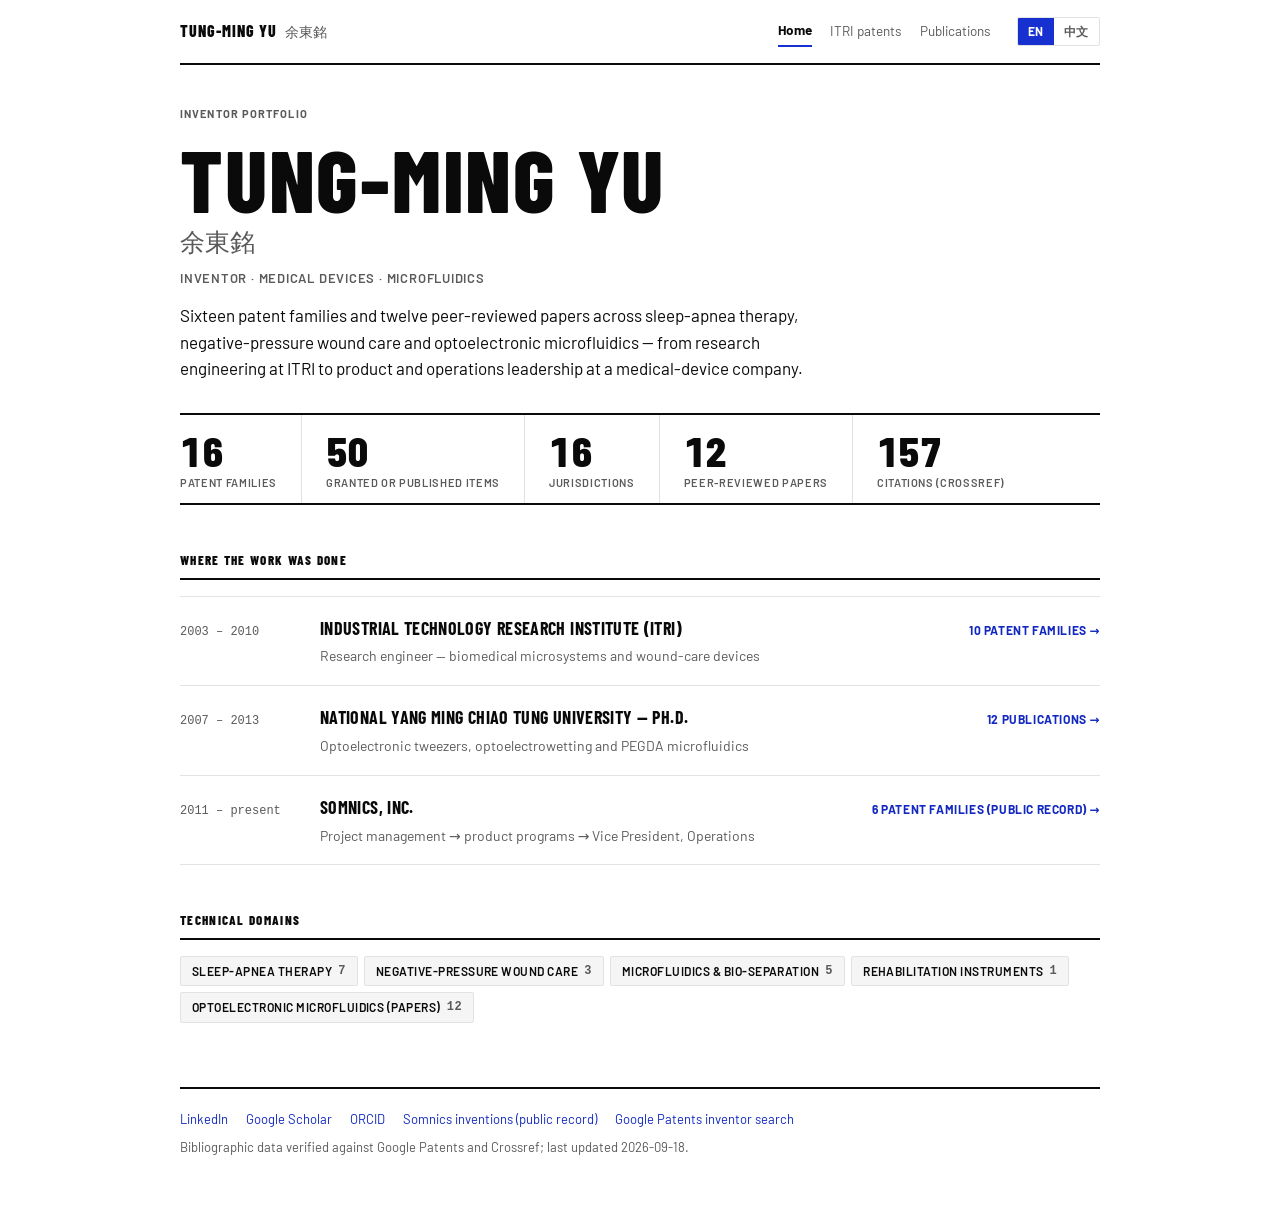
==== index.html @ 013ddf95 "Inventor portfolio site: ITRI patents, publications, Somnics inventions (public record) Co-Authored-" ====
<!doctype html>
<html lang="en" data-lang="en">
<head>
<meta charset="utf-8">
<meta name="viewport" content="width=device-width, initial-scale=1, viewport-fit=cover">
<title>Tung-Ming Yu — Tung-Ming Yu</title>
<meta name="description" content="Inventor portfolio of Tung-Ming Yu — patents and publications">
<meta property="og:title" content="Tung-Ming Yu — Tung-Ming Yu">
<meta property="og:description" content="Inventor portfolio of Tung-Ming Yu — patents and publications">
<meta property="og:type" content="website">
<link rel="preconnect" href="https://fonts.googleapis.com"><link rel="stylesheet" href="https://fonts.googleapis.com/css2?family=Barlow+Condensed:wght@600;700;800&family=Barlow:wght@400;500;600&display=swap">
<link rel="stylesheet" href="style.css">
</head>
<body>
<div class="wrap">
<div class="top">
  <a class="brand" href="index.html">Tung-Ming Yu<span class="zh-name">余東銘</span></a>
  <nav class="nav" aria-label="Site"><a href="index.html" aria-current="page"><span class="en">Home</span><span class="zh">首頁</span></a><a href="itri.html"><span class="en">ITRI patents</span><span class="zh">工研院專利</span></a><a href="publications.html"><span class="en">Publications</span><span class="zh">論文</span></a>
    <span class="lang" role="group" aria-label="Language">
      <button type="button" id="lang-en" data-lang="en" aria-pressed="true">EN</button>
      <button type="button" id="lang-zh" data-lang="zh" aria-pressed="false">中文</button>
    </span>
  </nav>
</div><main>
<section class="hero">
  <p class="eyebrow"><span class="en">Inventor portfolio</span><span class="zh">發明人作品集</span></p>
  <h1>Tung-Ming Yu <span class="zh-name">余東銘</span></h1>
  <p class="tag"><span class="en">Inventor · Medical devices · Microfluidics</span><span class="zh">發明人 · 醫療器材 · 微流體</span></p>
  <p class="intro"><span class="en">Sixteen patent families and twelve peer-reviewed papers across sleep-apnea therapy, negative-pressure wound care and optoelectronic microfluidics — from research engineering at ITRI to product and operations leadership at a medical-device company.</span><span class="zh">橫跨睡眠呼吸中止治療、負壓創傷照護與光電微流體的 16 個專利家族與 12 篇論文——從工研院研發工程師到醫療器材公司產品與營運主管。</span></p>
</section>
<div class="figures">
  <div><b>16</b><span><span class="en">patent families</span><span class="zh">專利家族</span></span></div>
  <div><b>50</b><span><span class="en">granted or published items</span><span class="zh">核准／公開件數</span></span></div>
  <div><b>16</b><span><span class="en">jurisdictions</span><span class="zh">國家／地區</span></span></div>
  <div><b>12</b><span><span class="en">peer-reviewed papers</span><span class="zh">論文</span></span></div>
  <div><b>157</b><span><span class="en">citations (Crossref)</span><span class="zh">引用次數（Crossref）</span></span></div>
</div>
<h2><span class="en">Where the work was done</span><span class="zh">工作歷程</span></h2>
<div class="eras">
<div class="era">
  <div class="years">2003 – 2010</div>
  <div><div class="org"><span class="en">Industrial Technology Research Institute (ITRI)</span><span class="zh">工業技術研究院</span></div><div class="role"><span class="en">Research engineer — biomedical microsystems and wound-care devices</span><span class="zh">研發工程師——生醫微系統與創傷照護器材</span></div></div>
  <a class="cta" href="itri.html"><span class="en">10 patent families</span><span class="zh">10 個專利家族</span> →</a>
</div>
<div class="era">
  <div class="years">2007 – 2013</div>
  <div><div class="org"><span class="en">National Yang Ming Chiao Tung University — Ph.D.</span><span class="zh">國立陽明交通大學——博士</span></div><div class="role"><span class="en">Optoelectronic tweezers, optoelectrowetting and PEGDA microfluidics</span><span class="zh">光電鑷夾、光電濕潤與 PEGDA 微流道</span></div></div>
  <a class="cta" href="publications.html"><span class="en">12 publications</span><span class="zh">12 篇論文</span> →</a>
</div>
<div class="era">
  <div class="years">2011 – present</div>
  <div><div class="org"><span class="en">Somnics, Inc.</span><span class="zh">萊鎂醫療器材股份有限公司</span></div><div class="role"><span class="en">Project management → product programs → Vice President, Operations</span><span class="zh">專案管理 → 產品專案 → 營運副總經理</span></div></div>
  <a class="cta" href="somnics.html"><span class="en">6 patent families (public record)</span><span class="zh">6 個專利家族（公開紀錄）</span> →</a>
</div></div>
<h2><span class="en">Technical domains</span><span class="zh">技術領域</span></h2>
<div class="domains"><span class="chip"><span class="en">Sleep-apnea therapy</span><span class="zh">睡眠呼吸中止治療</span> <span class="n">7</span></span><span class="chip"><span class="en">Negative-pressure wound care</span><span class="zh">負壓創傷照護</span> <span class="n">3</span></span><span class="chip"><span class="en">Microfluidics &amp; bio-separation</span><span class="zh">微流體與生物分離</span> <span class="n">5</span></span><span class="chip"><span class="en">Rehabilitation instruments</span><span class="zh">復健量測儀器</span> <span class="n">1</span></span><span class="chip"><span class="en">Optoelectronic microfluidics (papers)</span><span class="zh">光電微流體（論文）</span> <span class="n">12</span></span></div>
</main>
<footer>
  <div class="ext"><a href="https://www.linkedin.com/in/tungmingyu" rel="me">LinkedIn</a><a href="https://scholar.google.com/citations?user=Y4uDDDAAAAAJ">Google Scholar</a><a href="https://orcid.org/0009-0000-7550-7226">ORCID</a><a href="somnics.html"><span class="en">Somnics inventions (public record)</span><span class="zh">Somnics 發明（公開紀錄）</span></a><a href="https://patents.google.com/?inventor=%22Tung-Ming+Yu%22"><span class="en">Google Patents inventor search</span><span class="zh">Google Patents 發明人檢索</span></a></div>
  <div><span class="en">Bibliographic data verified against Google Patents and Crossref; last updated 2026-09-18.</span><span class="zh">書目資料已與 Google Patents 及 Crossref 核對；最後更新 2026-09-18。</span></div>
</footer></div>
<script src="app.js"></script>
</body>
</html>
---- style.css ----
:root{
  --bg:#FFFFFF;--surface:#F5F5F5;--ink:#0A0A0A;--muted:#5A5A5A;
  --line:#E2E2E2;--accent:#1730D0;--accent-ink:#1228C0;--accent-soft:#EEF0FD;--mono-bg:#F2F2F2;
  --font-body:"Barlow",system-ui,-apple-system,"Noto Sans TC","PingFang TC",sans-serif;
  --font-display:"Barlow Condensed",var(--font-body);
  --font-mono:ui-monospace,SFMono-Regular,Menlo,Consolas,monospace;
}
@media (prefers-color-scheme:dark){
  :root:not([data-theme="light"]){
    --bg:#111111;--surface:#1C1C1C;--ink:#F0F0F0;--muted:#888;
    --line:#2C2C2C;--accent:#5B72F4;--accent-ink:#8FA4FF;--accent-soft:#13183A;--mono-bg:#222;
  }
}
:root[data-theme="dark"]{
  --bg:#111111;--surface:#1C1C1C;--ink:#F0F0F0;--muted:#888;
  --line:#2C2C2C;--accent:#5B72F4;--accent-ink:#8FA4FF;--accent-soft:#13183A;--mono-bg:#222;
}
*{box-sizing:border-box}
html{color-scheme:light dark}
body{margin:0;background:var(--bg);color:var(--ink);font-family:var(--font-body);font-size:16px;line-height:1.55;-webkit-font-smoothing:antialiased}
:root:not([data-lang="zh"]) .zh{display:none}
:root[data-lang="zh"] .en{display:none}
:root[data-lang="zh"] body{font-size:16.5px}
a{color:var(--accent-ink);text-decoration:none}
a:hover{text-decoration:underline;text-underline-offset:3px}
a:focus-visible,button:focus-visible{outline:2px solid var(--accent);outline-offset:2px;border-radius:2px}
.wrap{max-width:960px;margin:0 auto;padding-block:0 64px;padding-inline:20px}
h1,h2,h3{font-family:var(--font-display);text-wrap:balance;margin:0;line-height:1.1}
h1{font-size:clamp(36px,6vw,52px);font-weight:800;text-transform:uppercase;letter-spacing:.02em}
h2{font-size:13px;font-weight:800;text-transform:uppercase;letter-spacing:.1em;margin-top:48px;padding-bottom:10px;margin-bottom:16px;border-bottom:2px solid var(--ink)}
h3{font-size:17px;font-weight:600;line-height:1.3;font-family:var(--font-body);text-transform:none;letter-spacing:0}
p{margin:0}
.eyebrow{font-size:11px;letter-spacing:.1em;text-transform:uppercase;color:var(--muted);font-weight:700}
.muted{color:var(--muted)}
.mono{font-family:var(--font-mono);font-variant-numeric:tabular-nums}

/* header */
.top{display:flex;align-items:center;justify-content:space-between;gap:16px;flex-wrap:wrap;padding-block:16px;border-bottom:2px solid var(--ink);margin-bottom:40px}
.brand{font-family:var(--font-display);font-weight:800;font-size:16px;color:var(--ink);letter-spacing:.06em;text-transform:uppercase}
.brand .zh-name{font-family:var(--font-body);font-weight:400;color:var(--muted);margin-left:8px;text-transform:none;letter-spacing:0;font-size:14px}
.nav{display:flex;gap:4px 18px;align-items:center;flex-wrap:wrap;font-size:13.5px}
.nav a{color:var(--muted);padding:4px 0}
.nav a[aria-current="page"]{color:var(--ink);font-weight:700;border-bottom:2px solid var(--accent)}
.lang{display:inline-flex;border:1px solid var(--line);border-radius:2px;overflow:hidden;margin-left:8px}
.lang button{font:inherit;font-size:12px;font-weight:700;padding:4px 10px;border:0;background:transparent;color:var(--muted);cursor:pointer;letter-spacing:.05em}
.lang button[aria-pressed="true"]{background:var(--accent);color:#fff}

/* hero */
.hero{display:grid;gap:14px;max-width:72ch}
.hero h1{font-size:clamp(52px,9vw,88px);line-height:.96}
.hero h1 .zh-name{display:block;font-size:.28em;font-weight:400;text-transform:none;color:var(--muted);letter-spacing:0;font-family:var(--font-body);margin-top:10px}
.hero .tag{font-size:13px;color:var(--muted);font-weight:600;letter-spacing:.06em;text-transform:uppercase}
.hero p.intro{font-size:17px;color:var(--ink);max-width:65ch}
.figures{display:flex;flex-wrap:wrap;gap:0;margin-top:32px;border-top:2px solid var(--ink);border-bottom:2px solid var(--ink)}
.figures div{display:flex;flex-direction:column;gap:3px;padding:14px 24px 12px;border-right:1px solid var(--line)}
.figures div:first-child{padding-left:0}
.figures div:last-child{border-right:none}
.figures b{font-family:var(--font-display);font-size:42px;font-weight:800;line-height:1;font-variant-numeric:tabular-nums;letter-spacing:-.01em}
.figures span{font-size:11px;color:var(--muted);text-transform:uppercase;letter-spacing:.06em;font-weight:600}

/* eras */
.eras{display:grid;gap:0;margin-top:16px}
.era{display:grid;grid-template-columns:120px 1fr auto;gap:6px 20px;align-items:baseline;padding-block:18px;border-bottom:1px solid var(--line)}
.era:first-child{border-top:1px solid var(--line)}
.era .years{font-family:var(--font-mono);font-size:12px;color:var(--muted);font-variant-numeric:tabular-nums}
.era .org{font-family:var(--font-display);font-weight:700;font-size:18px;text-transform:uppercase;letter-spacing:.02em}
.era .role{font-size:14px;color:var(--muted);margin-top:3px}
.era .cta{font-size:12px;font-weight:700;white-space:nowrap;letter-spacing:.05em;text-transform:uppercase;color:var(--accent-ink)}
@media (max-width:560px){.era{grid-template-columns:1fr}.era .cta{white-space:normal}}
.domains{display:flex;flex-wrap:wrap;gap:6px;margin-top:16px}
.chip{display:inline-flex;align-items:center;gap:6px;font-size:12px;font-weight:600;padding:5px 11px;border-radius:2px;border:1px solid var(--line);background:var(--surface);color:var(--ink);text-transform:uppercase;letter-spacing:.04em}
.chip .n{font-family:var(--font-mono);font-size:12px;color:var(--muted)}

/* filter bar */
.filter{display:flex;flex-wrap:wrap;gap:6px;margin:16px 0 20px}
.filter button{font:inherit;font-size:12px;font-weight:700;padding:5px 12px;border-radius:2px;border:1px solid var(--line);background:var(--surface);color:var(--ink);cursor:pointer;text-transform:uppercase;letter-spacing:.04em}
.filter button[aria-pressed="true"]{background:var(--accent);border-color:var(--accent);color:#fff}

/* family cards */
.families{display:grid;gap:1px;background:var(--line);margin-top:16px;border:1px solid var(--line)}
.fam{background:var(--bg);padding:20px 22px;scroll-margin-top:16px}
.fam[hidden]{display:none}
.fam header{display:grid;gap:6px;margin-bottom:12px}
.fam h3{font-size:16px;font-weight:600;line-height:1.3}
.fam .alt{font-size:14px;color:var(--muted)}
.meta{display:flex;flex-wrap:wrap;gap:6px 14px;font-size:12px;color:var(--muted);align-items:center}
.meta .role{font-weight:700;padding:2px 8px;border-radius:2px;font-size:11px;text-transform:uppercase;letter-spacing:.04em}
.meta .role.sole,.meta .role.first{background:var(--accent);color:#fff}
.meta .role.co{border:1px solid var(--accent);color:var(--accent);background:transparent}
.fam .desc{font-size:15px;margin:8px 0 14px;max-width:70ch}
.pubs{display:grid;gap:0;margin:0;padding:0;list-style:none}
.pubs li{display:grid;grid-template-columns:34px minmax(0,1fr) auto;gap:10px;align-items:baseline;font-size:14px;padding:6px 0;border-top:1px solid var(--line)}
.pubs li:first-child{border-top:none}
.cc{font-family:var(--font-mono);font-size:11px;font-weight:700;letter-spacing:.05em;color:var(--accent);background:var(--accent-soft);padding:2px 0;border-radius:2px;text-align:center}
.pn{font-family:var(--font-mono);font-size:13px;font-variant-numeric:tabular-nums}
.pn .val{font-size:12px;color:var(--muted);margin-left:8px;font-family:var(--font-body)}
.pn .ptitle{display:block;font-family:var(--font-body);font-size:13px;color:var(--muted)}
.kd{font-size:12px;color:var(--muted);white-space:nowrap;font-variant-numeric:tabular-nums}
@media (max-width:480px){.pubs li{grid-template-columns:34px 1fr}.kd{grid-column:2}}
.related{font-size:13px;color:var(--muted);margin-top:14px}
.related a{margin-right:10px}

/* publications */
.paper{display:grid;grid-template-columns:56px minmax(0,1fr);gap:12px 18px;padding-block:18px;border-top:1px solid var(--line);scroll-margin-top:16px}
.paper:last-child{border-bottom:1px solid var(--line)}
.paper .year{font-family:var(--font-display);font-size:16px;font-weight:800;color:var(--muted);padding-top:2px;font-variant-numeric:tabular-nums;letter-spacing:.02em}
.paper h3{font-size:16px;font-weight:600;line-height:1.3;font-family:var(--font-body)}
.paper .authors{font-size:14px;color:var(--muted);margin-top:6px}
.paper .authors b{color:var(--ink);font-weight:600}
.paper .venue{font-size:14px;margin-top:4px}
.paper .venue i{font-style:italic}
.paper .summary{font-size:14.5px;margin-top:8px;max-width:68ch}
.paper .links{display:flex;flex-wrap:wrap;gap:6px 16px;margin-top:10px;font-size:13px;align-items:center}
.pill{display:inline-block;font-size:11px;font-weight:700;padding:2px 8px;border-radius:2px;background:var(--accent-soft);color:var(--accent);text-transform:uppercase;letter-spacing:.04em}
.pill.quiet{background:var(--mono-bg);color:var(--muted);font-weight:600;text-transform:none;letter-spacing:0}
@media (max-width:480px){.paper{grid-template-columns:1fr}.paper .year{padding-top:0}}

.note{background:var(--surface);border:none;border-left:3px solid var(--ink);border-radius:0;padding:14px 18px;font-size:14px;max-width:72ch;margin-bottom:24px}
.lede{font-size:16px;max-width:68ch;margin-bottom:0;margin-top:12px}

footer{margin-top:64px;padding-top:20px;border-top:2px solid var(--ink);font-size:13px;color:var(--muted);display:grid;gap:8px}
footer .ext{display:flex;flex-wrap:wrap;gap:6px 18px}
@media (prefers-reduced-motion:no-preference){.fam,.filter button{transition:background .12s,border-color .12s,color .12s}}
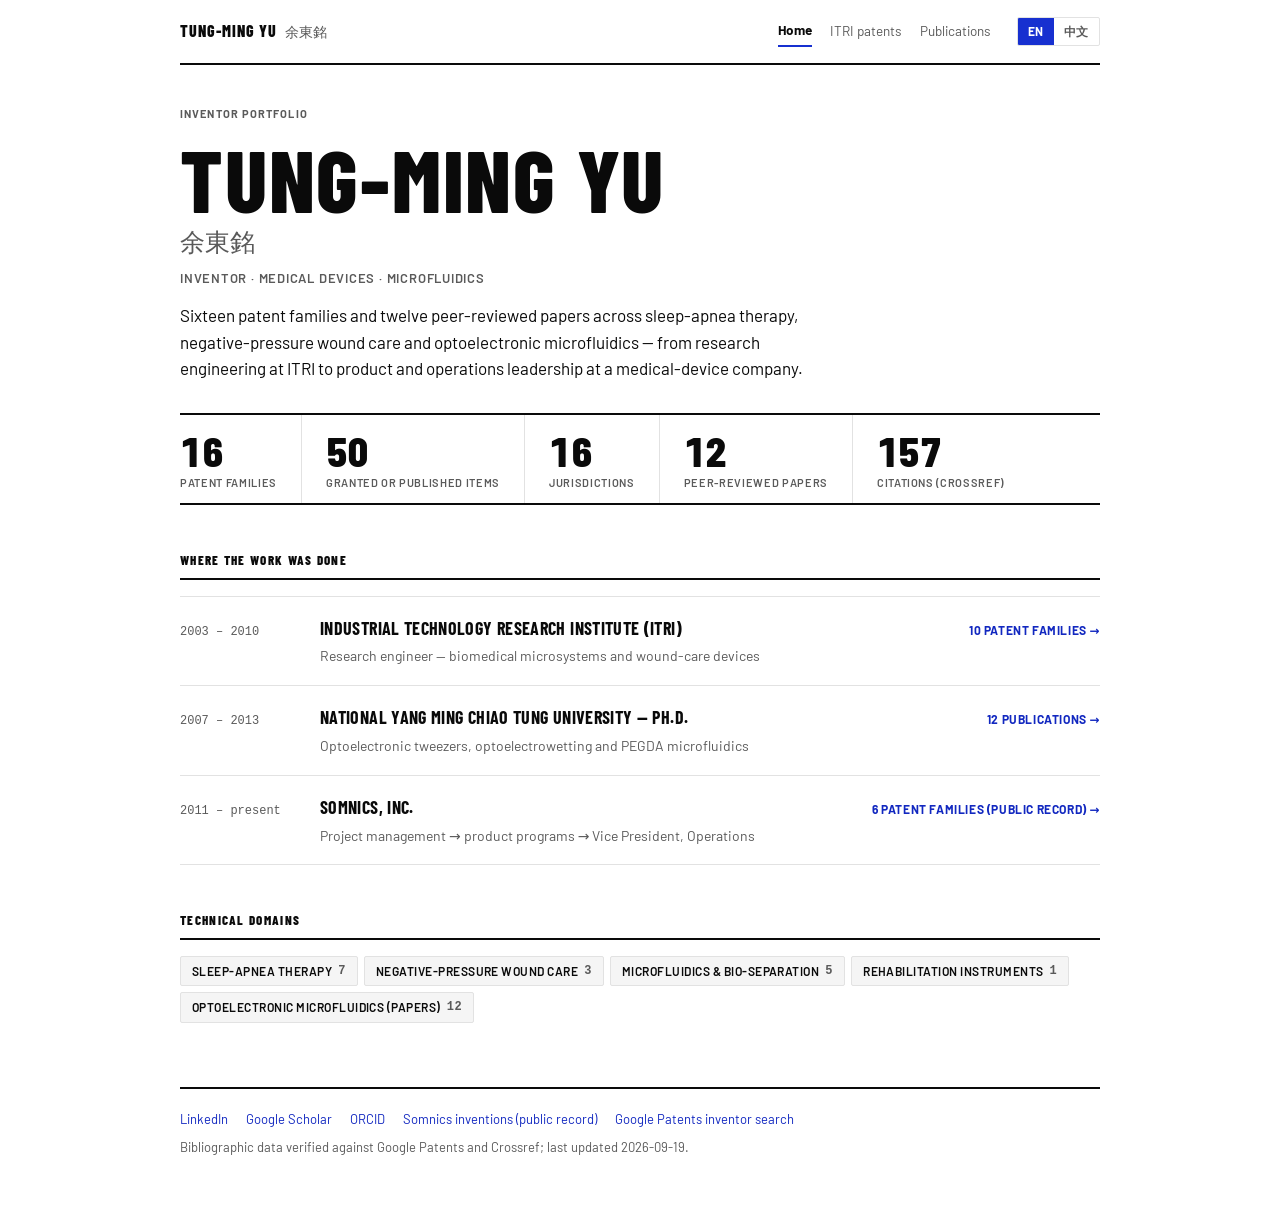
==== commit 6d9dc232: "Add link-preview image, canonical/og:url tags; fix duplicated home title Co-Authored-By: Claude Opus" ====
--- a/index.html
+++ b/index.html
@@ -3,11 +3,17 @@
 <head>
 <meta charset="utf-8">
 <meta name="viewport" content="width=device-width, initial-scale=1, viewport-fit=cover">
-<title>Tung-Ming Yu — Tung-Ming Yu</title>
+<title>Tung-Ming Yu — Inventor portfolio</title>
 <meta name="description" content="Inventor portfolio of Tung-Ming Yu — patents and publications">
-<meta property="og:title" content="Tung-Ming Yu — Tung-Ming Yu">
+<meta property="og:title" content="Tung-Ming Yu — Inventor portfolio">
 <meta property="og:description" content="Inventor portfolio of Tung-Ming Yu — patents and publications">
 <meta property="og:type" content="website">
+<link rel="canonical" href="https://arkep96g-eng.github.io/tungmingyu/">
+<meta property="og:url" content="https://arkep96g-eng.github.io/tungmingyu/">
+<meta property="og:image" content="https://arkep96g-eng.github.io/tungmingyu/assets/og.png">
+<meta property="og:image:width" content="1200">
+<meta property="og:image:height" content="630">
+<meta name="twitter:card" content="summary_large_image">
 <link rel="preconnect" href="https://fonts.googleapis.com"><link rel="stylesheet" href="https://fonts.googleapis.com/css2?family=Barlow+Condensed:wght@600;700;800&family=Barlow:wght@400;500;600&display=swap">
 <link rel="stylesheet" href="style.css">
 </head>
@@ -57,7 +63,7 @@
 </main>
 <footer>
   <div class="ext"><a href="https://www.linkedin.com/in/tungmingyu" rel="me">LinkedIn</a><a href="https://scholar.google.com/citations?user=Y4uDDDAAAAAJ">Google Scholar</a><a href="https://orcid.org/0009-0000-7550-7226">ORCID</a><a href="somnics.html"><span class="en">Somnics inventions (public record)</span><span class="zh">Somnics 發明（公開紀錄）</span></a><a href="https://patents.google.com/?inventor=%22Tung-Ming+Yu%22"><span class="en">Google Patents inventor search</span><span class="zh">Google Patents 發明人檢索</span></a></div>
-  <div><span class="en">Bibliographic data verified against Google Patents and Crossref; last updated 2026-09-18.</span><span class="zh">書目資料已與 Google Patents 及 Crossref 核對；最後更新 2026-09-18。</span></div>
+  <div><span class="en">Bibliographic data verified against Google Patents and Crossref; last updated 2026-09-19.</span><span class="zh">書目資料已與 Google Patents 及 Crossref 核對；最後更新 2026-09-19。</span></div>
 </footer></div>
 <script src="app.js"></script>
 </body>
